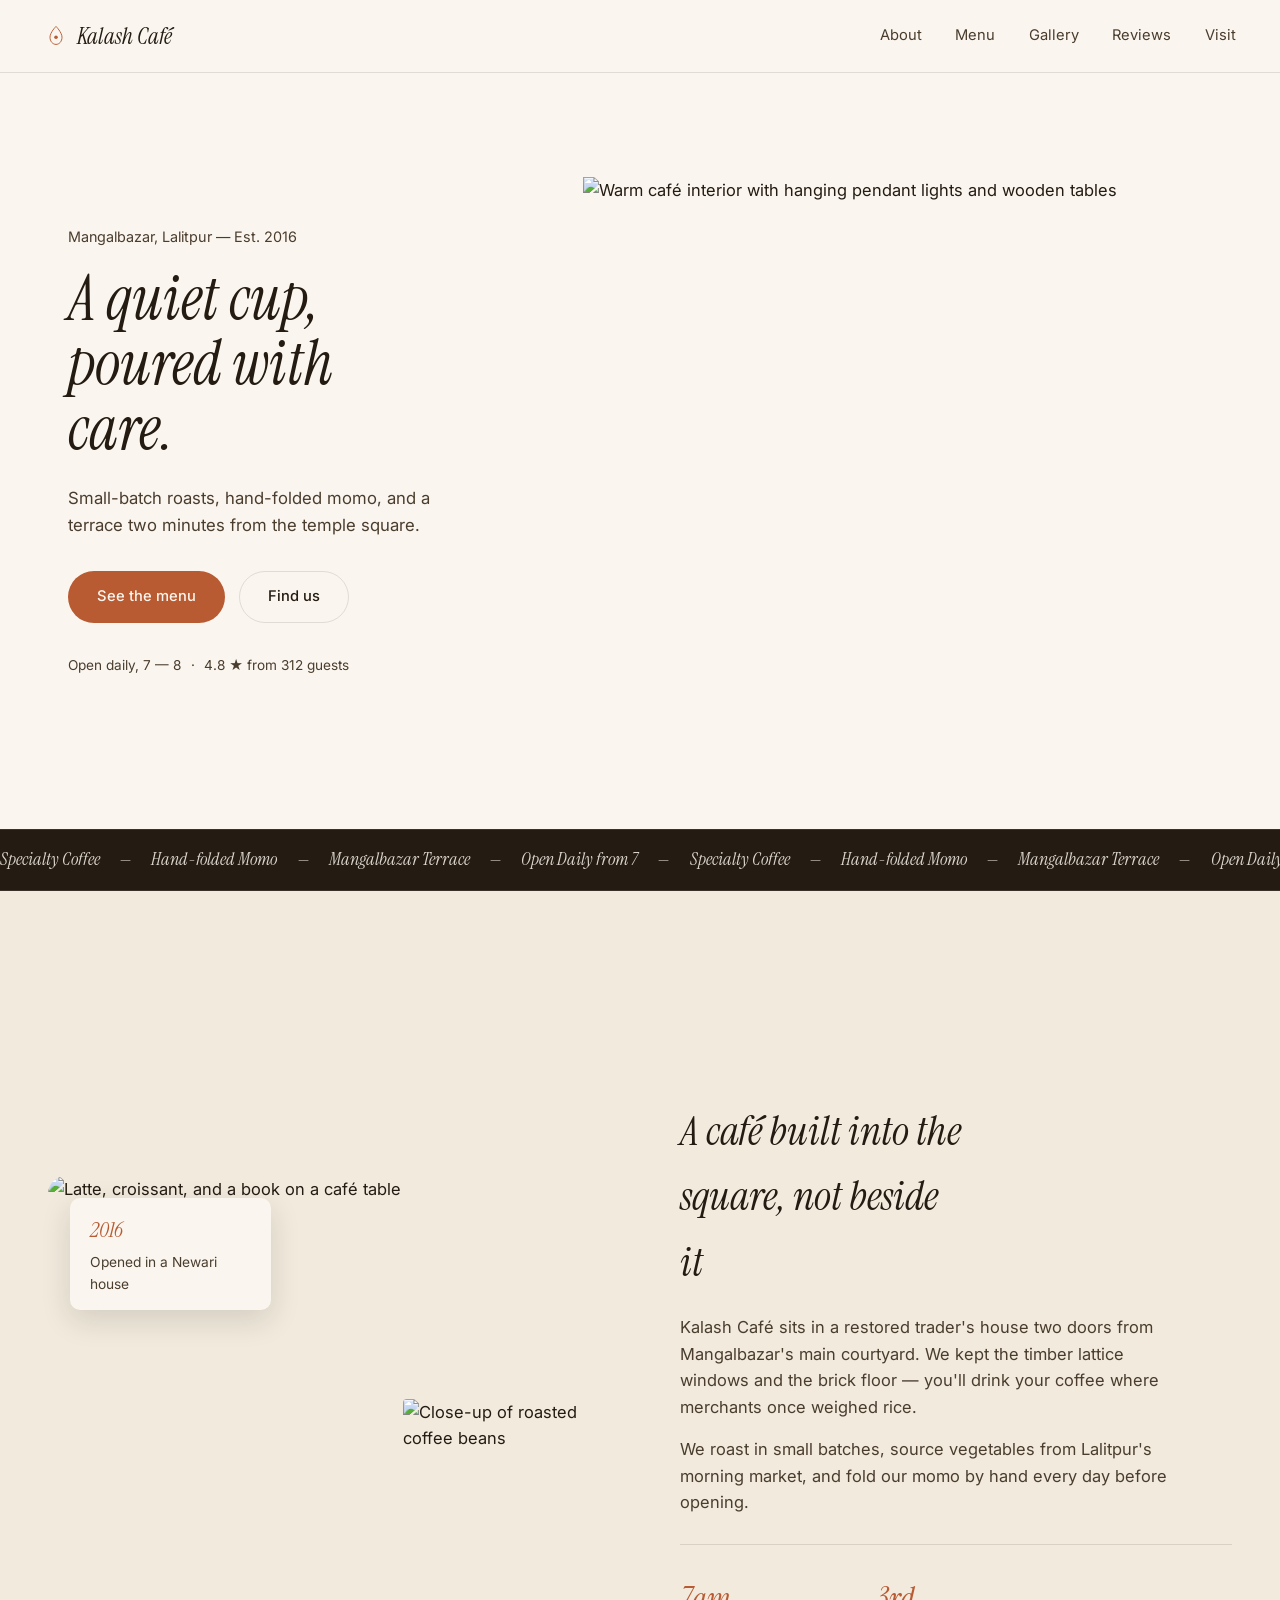
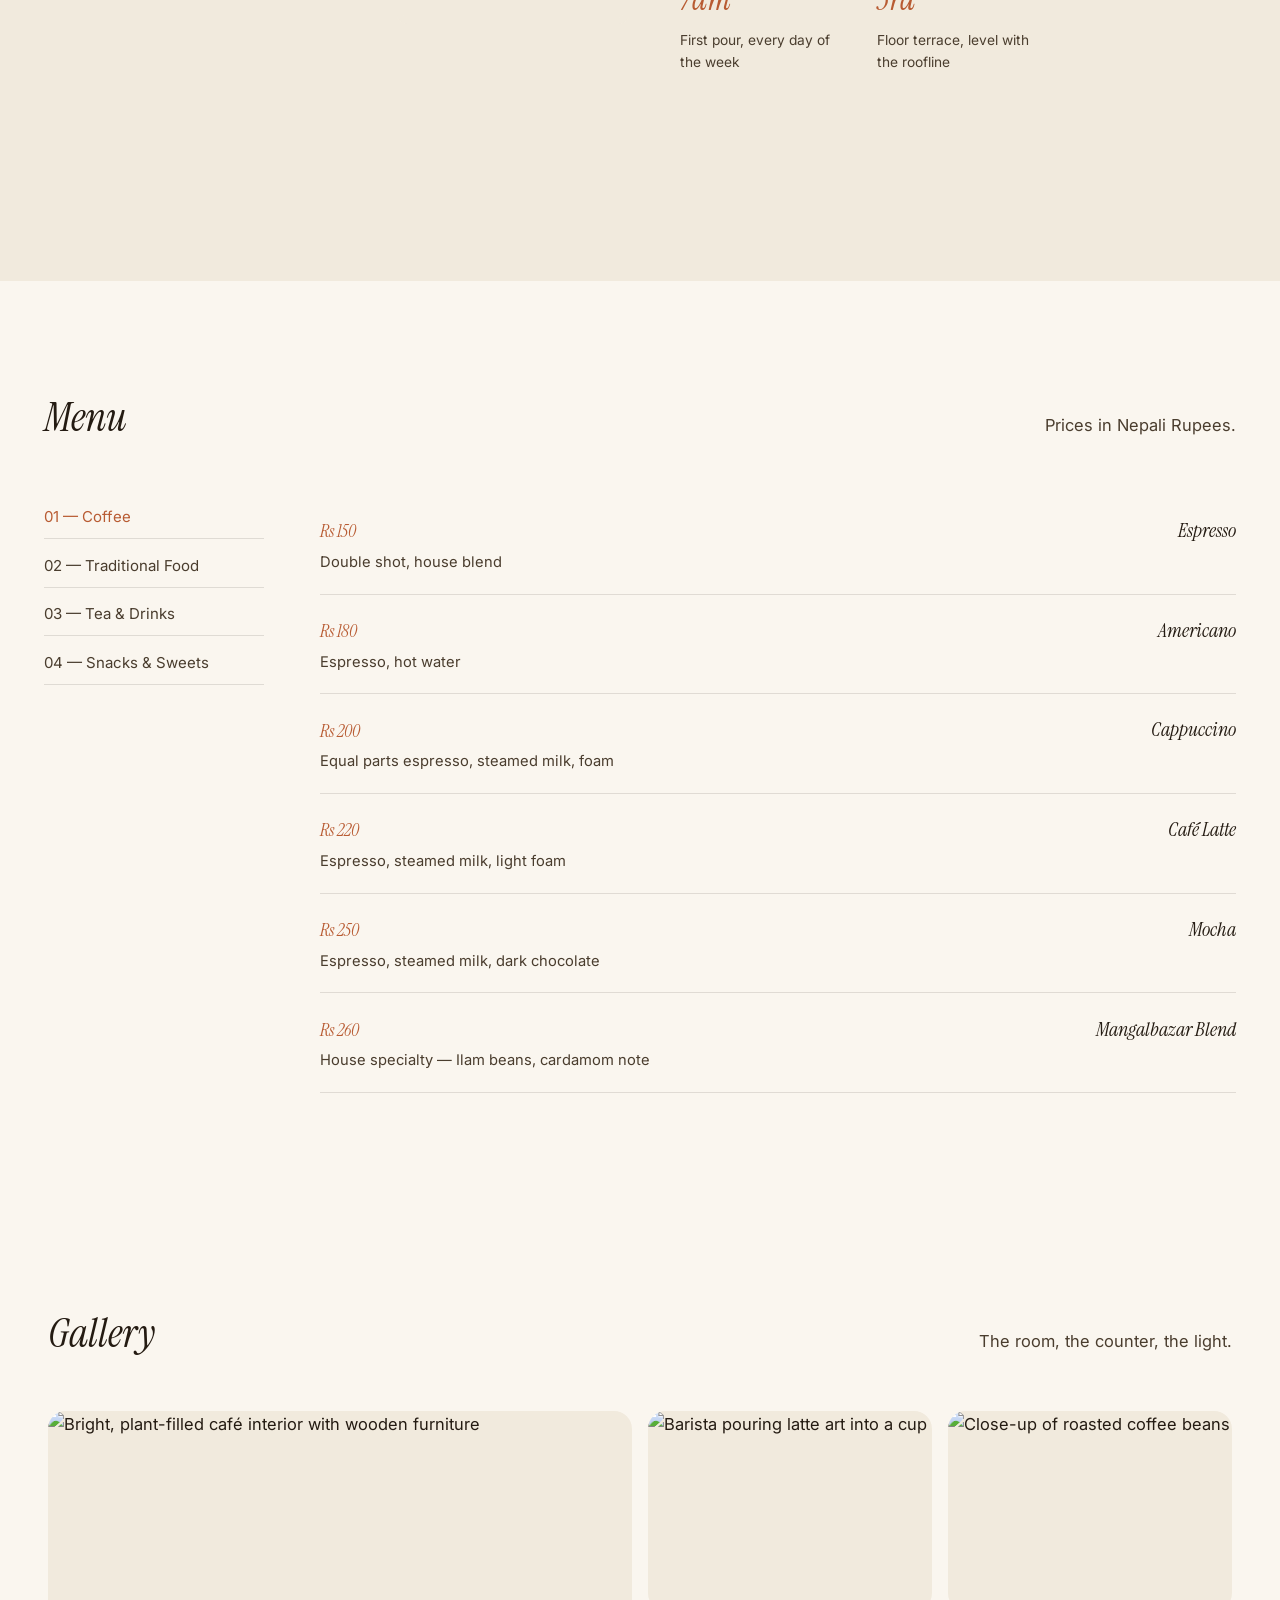
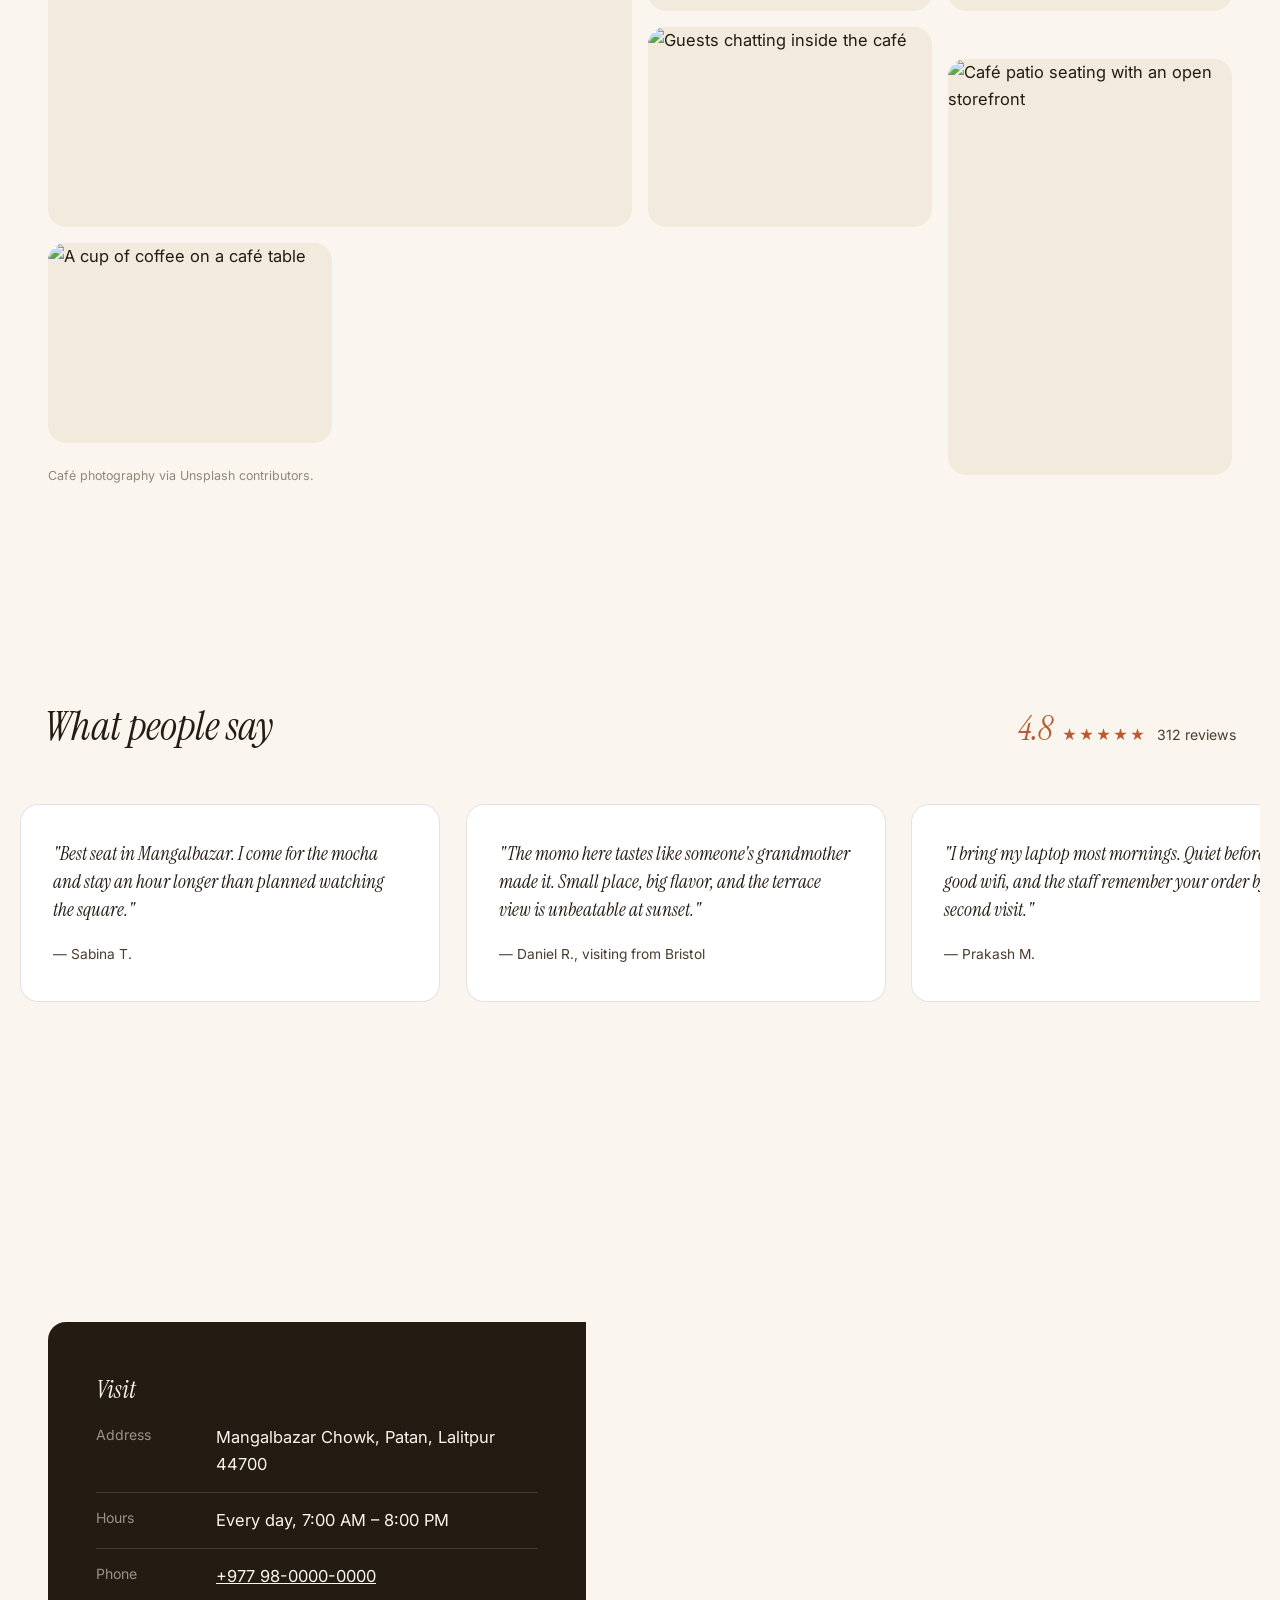
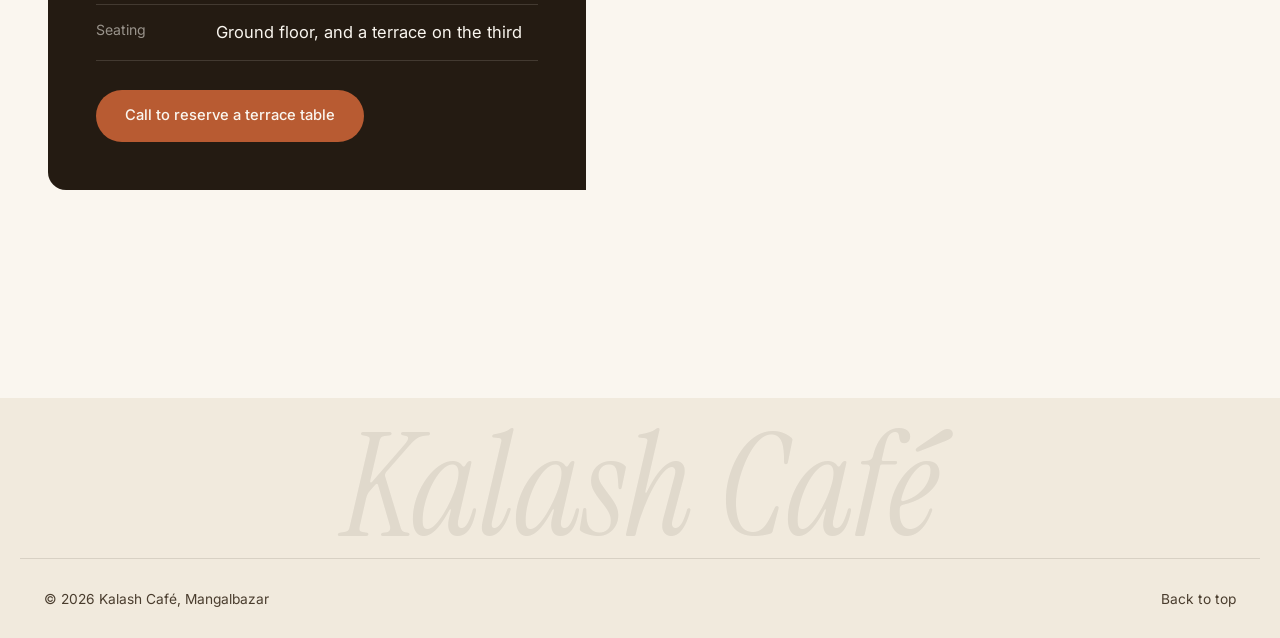
==== index.html @ 0a20a3ad "Initial push" ====
<!DOCTYPE html>
<html lang="en">
<head>
<meta charset="UTF-8">
<meta name="viewport" content="width=device-width, initial-scale=1.0">
<title>Kalash Café — Mangalbazar, Lalitpur</title>
<meta name="description" content="Kalash Café in Mangalbazar, Lalitpur — coffee, momo, and a terrace by the temple square.">
<link rel="preconnect" href="https://fonts.googleapis.com">
<link rel="preconnect" href="https://fonts.gstatic.com" crossorigin>
<link href="https://fonts.googleapis.com/css2?family=Instrument+Serif:ital@0;1&family=Inter:wght@400;500;600&display=swap" rel="stylesheet">
<link rel="stylesheet" href="style.css">
</head>
<body>

<header class="site-header" id="top">
  <div class="header-inner">
    <a class="brand" href="#top">
      <svg class="brand-mark" viewBox="0 0 40 40" aria-hidden="true">
        <path d="M20 4 C20 4 10 14 10 22 C10 29 14.5 34 20 34 C25.5 34 30 29 30 22 C30 14 20 4 20 4 Z" fill="none" stroke="currentColor" stroke-width="1.6"/>
        <circle cx="20" cy="22" r="3" fill="currentColor"/>
      </svg>
      <span>Kalash Café</span>
    </a>
    <nav class="site-nav" id="site-nav">
      <a href="#about">About</a>
      <a href="#menu">Menu</a>
      <a href="#gallery">Gallery</a>
      <a href="#reviews">Reviews</a>
      <a href="#visit">Visit</a>
    </nav>
    <button class="nav-toggle" id="nav-toggle" aria-label="Toggle menu" aria-expanded="false">
      <span></span><span></span><span></span>
    </button>
  </div>
</header>

<main>

  <section class="hero">
    <div class="hero-panel">
      <p class="hero-kicker">Mangalbazar, Lalitpur — Est. 2016</p>
      <h1>A quiet cup,<br>poured with<br>care.</h1>
      <p class="hero-sub">Small-batch roasts, hand-folded momo, and a terrace two minutes from the temple square.</p>
      <div class="hero-actions">
        <a class="btn btn-primary" href="#menu">See the menu</a>
        <a class="btn btn-line" href="#visit">Find us</a>
      </div>
      <div class="hero-meta">
        <span>Open daily, 7 — 8</span>
        <span>·</span>
        <span>4.8 ★ from 312 guests</span>
      </div>
    </div>
    <div class="hero-visual">
      <img src="https://images.unsplash.com/photo-1511081692775-05d0f180a065?auto=format&fit=crop&w=1400&q=80" alt="Warm café interior with hanging pendant lights and wooden tables">
    </div>
  </section>

  <div class="marquee" aria-hidden="true">
    <div class="marquee-track">
      <span>Specialty Coffee</span><span>—</span><span>Hand-folded Momo</span><span>—</span><span>Mangalbazar Terrace</span><span>—</span><span>Open Daily from 7</span><span>—</span>
      <span>Specialty Coffee</span><span>—</span><span>Hand-folded Momo</span><span>—</span><span>Mangalbazar Terrace</span><span>—</span><span>Open Daily from 7</span><span>—</span>
    </div>
  </div>

  <section class="about" id="about">
    <div class="about-grid">
      <div class="about-visual">
        <img class="about-img-main" src="https://images.unsplash.com/photo-1542372147193-a7aca54189cd?auto=format&fit=crop&w=900&q=80" alt="Latte, croissant, and a book on a café table" loading="lazy">
        <img class="about-img-small" src="https://images.unsplash.com/photo-1447933601403-0c6688de566e?auto=format&fit=crop&w=500&q=80" alt="Close-up of roasted coffee beans" loading="lazy">
        <div class="about-badge">
          <span class="figure-num">2016</span>
          <span class="figure-label">Opened in a Newari house</span>
        </div>
      </div>
      <div class="about-text">
        <h2>A café built into the square, not beside it</h2>
        <p>Kalash Café sits in a restored trader's house two doors from Mangalbazar's main courtyard. We kept the timber lattice windows and the brick floor — you'll drink your coffee where merchants once weighed rice.</p>
        <p>We roast in small batches, source vegetables from Lalitpur's morning market, and fold our momo by hand every day before opening.</p>
        <div class="about-figures">
          <div class="figure">
            <span class="figure-num">7am</span>
            <span class="figure-label">First pour, every day of the week</span>
          </div>
          <div class="figure">
            <span class="figure-num">3rd</span>
            <span class="figure-label">Floor terrace, level with the roofline</span>
          </div>
        </div>
      </div>
    </div>
  </section>

  <section class="menu" id="menu">
    <div class="section-head">
      <h2>Menu</h2>
      <p>Prices in Nepali Rupees.</p>
    </div>

    <div class="menu-layout">
      <div class="menu-tabs" role="tablist" aria-label="Menu categories">
        <button class="tab-btn is-active" role="tab" aria-selected="true" data-tab="coffee">01 — Coffee</button>
        <button class="tab-btn" role="tab" aria-selected="false" data-tab="food">02 — Traditional Food</button>
        <button class="tab-btn" role="tab" aria-selected="false" data-tab="drinks">03 — Tea &amp; Drinks</button>
        <button class="tab-btn" role="tab" aria-selected="false" data-tab="sweets">04 — Snacks &amp; Sweets</button>
      </div>

      <div class="menu-panels">
        <div class="menu-panel is-active" id="panel-coffee" role="tabpanel">
          <ul class="menu-list">
            <li><div class="mi-name">Espresso</div><div class="mi-desc">Double shot, house blend</div><div class="mi-price">Rs 150</div></li>
            <li><div class="mi-name">Americano</div><div class="mi-desc">Espresso, hot water</div><div class="mi-price">Rs 180</div></li>
            <li><div class="mi-name">Cappuccino</div><div class="mi-desc">Equal parts espresso, steamed milk, foam</div><div class="mi-price">Rs 200</div></li>
            <li><div class="mi-name">Café Latte</div><div class="mi-desc">Espresso, steamed milk, light foam</div><div class="mi-price">Rs 220</div></li>
            <li><div class="mi-name">Mocha</div><div class="mi-desc">Espresso, steamed milk, dark chocolate</div><div class="mi-price">Rs 250</div></li>
            <li><div class="mi-name">Mangalbazar Blend</div><div class="mi-desc">House specialty — Ilam beans, cardamom note</div><div class="mi-price">Rs 260</div></li>
          </ul>
        </div>

        <div class="menu-panel" id="panel-food" role="tabpanel" hidden>
          <ul class="menu-list">
            <li><div class="mi-name">Momo</div><div class="mi-desc">Steamed dumplings, buff or veg, sesame chutney</div><div class="mi-price">Rs 180</div></li>
            <li><div class="mi-name">Chowmein</div><div class="mi-desc">Pan-fried noodles, seasonal vegetables</div><div class="mi-price">Rs 200</div></li>
            <li><div class="mi-name">Laphing</div><div class="mi-desc">Cold mung-bean jelly noodles, chilli oil</div><div class="mi-price">Rs 150</div></li>
            <li><div class="mi-name">Keema Noodles</div><div class="mi-desc">Minced meat, egg, hand-pulled noodles</div><div class="mi-price">Rs 220</div></li>
            <li><div class="mi-name">Syafale</div><div class="mi-desc">Newari fried pastry, spiced buff filling</div><div class="mi-price">Rs 100</div></li>
          </ul>
        </div>

        <div class="menu-panel" id="panel-drinks" role="tabpanel" hidden>
          <ul class="menu-list">
            <li><div class="mi-name">Milk Tea</div><div class="mi-desc">Spiced, brewed with whole milk</div><div class="mi-price">Rs 60</div></li>
            <li><div class="mi-name">Black Tea</div><div class="mi-desc">Ilam leaf, no milk</div><div class="mi-price">Rs 50</div></li>
            <li><div class="mi-name">Sea Buckthorn Juice</div><div class="mi-desc">Fresh-pressed, local orchard</div><div class="mi-price">Rs 140</div></li>
            <li><div class="mi-name">Soft Drinks</div><div class="mi-desc">Coke, Sprite, Fanta</div><div class="mi-price">Rs 90</div></li>
          </ul>
        </div>

        <div class="menu-panel" id="panel-sweets" role="tabpanel" hidden>
          <ul class="menu-list">
            <li><div class="mi-name">Sel Roti</div><div class="mi-desc">Ring-shaped rice doughnut</div><div class="mi-price">Rs 80</div></li>
            <li><div class="mi-name">Yomari</div><div class="mi-desc">Steamed rice-flour dumpling, molasses filling</div><div class="mi-price">Rs 120</div></li>
            <li><div class="mi-name">Chocolate Cake</div><div class="mi-desc">Dark chocolate, house-baked</div><div class="mi-price">Rs 160</div></li>
            <li><div class="mi-name">Cookie Plate</div><div class="mi-desc">Three, rotating flavors</div><div class="mi-price">Rs 100</div></li>
          </ul>
        </div>
      </div>
    </div>
  </section>

  <section class="gallery" id="gallery">
    <div class="section-head">
      <h2>Gallery</h2>
      <p>The room, the counter, the light.</p>
    </div>
    <div class="gallery-grid">
      <img class="g-item g-wide" loading="lazy" src="https://images.unsplash.com/photo-1554118811-1e0d58224f24?auto=format&fit=crop&w=1200&q=80" alt="Bright, plant-filled café interior with wooden furniture">
      <img class="g-item" loading="lazy" src="https://images.unsplash.com/photo-1541167760496-1628856ab772?auto=format&fit=crop&w=700&q=80" alt="Barista pouring latte art into a cup">
      <img class="g-item" loading="lazy" src="https://images.unsplash.com/photo-1447933601403-0c6688de566e?auto=format&fit=crop&w=700&q=80" alt="Close-up of roasted coffee beans">
      <img class="g-item" loading="lazy" src="https://images.unsplash.com/photo-1521017432531-fbd92d768814?auto=format&fit=crop&w=700&q=80" alt="Guests chatting inside the café">
      <img class="g-item g-tall" loading="lazy" src="https://images.unsplash.com/photo-1569096651661-820d0de8b4ab?auto=format&fit=crop&w=700&q=80" alt="Café patio seating with an open storefront">
      <img class="g-item" loading="lazy" src="https://images.unsplash.com/photo-1559496417-e7f25cb247f3?auto=format&fit=crop&w=700&q=80" alt="A cup of coffee on a café table">
    </div>
    <p class="photo-credit">Café photography via Unsplash contributors.</p>
  </section>

  <section class="reviews" id="reviews">
    <div class="section-head">
      <h2>What people say</h2>
      <div class="rating-summary">
        <span class="rating-score">4.8</span>
        <span class="rating-stars" aria-hidden="true">★★★★★</span>
        <span class="rating-count">312 reviews</span>
      </div>
    </div>
    <div class="review-track">
      <blockquote class="review-card">
        <p>"Best seat in Mangalbazar. I come for the mocha and stay an hour longer than planned watching the square."</p>
        <cite>— Sabina T.</cite>
      </blockquote>
      <blockquote class="review-card">
        <p>"The momo here tastes like someone's grandmother made it. Small place, big flavor, and the terrace view is unbeatable at sunset."</p>
        <cite>— Daniel R., visiting from Bristol</cite>
      </blockquote>
      <blockquote class="review-card">
        <p>"I bring my laptop most mornings. Quiet before 9, good wifi, and the staff remember your order by the second visit."</p>
        <cite>— Prakash M.</cite>
      </blockquote>
    </div>
  </section>

  <section class="visit" id="visit">
    <div class="visit-grid">
      <div class="visit-info">
        <h2>Visit</h2>
        <dl>
          <div><dt>Address</dt><dd>Mangalbazar Chowk, Patan, Lalitpur 44700</dd></div>
          <div><dt>Hours</dt><dd>Every day, 7:00 AM – 8:00 PM</dd></div>
          <div><dt>Phone</dt><dd><a href="tel:+9779800000000">+977 98-0000-0000</a></dd></div>
          <div><dt>Seating</dt><dd>Ground floor, and a terrace on the third</dd></div>
        </dl>
        <a class="btn btn-primary" href="tel:+9779800000000">Call to reserve a terrace table</a>
      </div>
      <div class="visit-map">
        <iframe title="Map to Mangalbazar, Lalitpur" loading="lazy" referrerpolicy="no-referrer-when-downgrade"
          src="https://www.google.com/maps?q=Mangal+Bazaar,+Lalitpur&output=embed"></iframe>
      </div>
    </div>
  </section>

</main>

<footer class="site-footer">
  <div class="footer-wordmark" aria-hidden="true">Kalash Café</div>
  <div class="footer-inner">
    <span>© 2026 Kalash Café, Mangalbazar</span>
    <div class="footer-links">
      <a href="#top">Back to top</a>
    </div>
  </div>
</footer>

<script src="script.js"></script>
</body>
</html>
---- style.css ----
/* ---------- Tokens ---------- */
:root{
  --ink: #241B12;
  --ink-soft: #4A3D2E;
  --paper: #FAF6EF;
  --paper-dim: #F1EADD;
  --line: rgba(36,27,18,0.12);
  --rust: #B85B32;
  --rust-deep: #99461F;

  --font-display: "Instrument Serif", serif;
  --font-body: "Inter", sans-serif;

  --radius: 18px;
  --radius-sm: 10px;
  --max: 1240px;
}

*{ box-sizing: border-box; }
html{ scroll-behavior: smooth; }
body{
  margin:0;
  font-family: var(--font-body);
  color: var(--ink);
  background: var(--paper);
  line-height: 1.6;
  font-size: 16.5px;
  overflow-x: hidden;
}
h1,h2,h3{ font-family: var(--font-display); font-weight: 400; font-style: italic; margin: 0; color: var(--ink); }
p{ margin: 0 0 1em; color: var(--ink-soft); }
a{ color: inherit; }
img{ max-width: 100%; display: block; }
ul{ list-style: none; margin:0; padding:0; }
dl{ margin:0; }

.btn{
  display: inline-block;
  padding: 0.9em 1.9em;
  border-radius: 999px;
  text-decoration: none;
  font-size: 0.92rem;
  font-weight: 500;
  border: 1px solid transparent;
  transition: background 0.2s ease, color 0.2s ease, border-color 0.2s ease;
}
.btn-primary{ background: var(--rust); color: var(--paper); }
.btn-primary:hover{ background: var(--rust-deep); }
.btn-line{ border-color: var(--line); color: var(--ink); }
.btn-line:hover{ border-color: var(--rust); color: var(--rust); }

:focus-visible{ outline: 2px solid var(--rust); outline-offset: 3px; }

/* ---------- Header ---------- */
.site-header{
  position: sticky; top:0; z-index: 50;
  background: rgba(250,246,239,0.86);
  backdrop-filter: blur(10px);
  border-bottom: 1px solid var(--line);
}
.header-inner{
  max-width: var(--max); margin: 0 auto; padding: 1.1rem 1.5rem;
  display: flex; align-items: center; justify-content: space-between;
}
.brand{
  display:flex; align-items:center; gap:0.55rem;
  font-family: var(--font-display); font-style: italic; font-size: 1.45rem; color: var(--ink);
  text-decoration: none;
}
.brand-mark{ width: 24px; height: 24px; color: var(--rust); }
.site-nav{ display:flex; gap: 2.1rem; }
.site-nav a{ text-decoration:none; font-size: 0.92rem; color: var(--ink-soft); position:relative; }
.site-nav a::after{
  content:""; position:absolute; left:0; right:0; bottom:-6px; height:1px;
  background: var(--rust); transform: scaleX(0); transition: transform 0.2s ease;
}
.site-nav a:hover::after{ transform: scaleX(1); }
.site-nav a:hover{ color: var(--ink); }

.nav-toggle{ display:none; flex-direction:column; gap:5px; background:none; border:none; cursor:pointer; padding:6px; }
.nav-toggle span{ width:22px; height:2px; background: var(--ink); display:block; }

/* ---------- Hero (split panel) ---------- */
.hero{
  display:grid; grid-template-columns: 0.95fr 1.15fr;
  min-height: 82vh; max-width: var(--max); margin: 0 auto;
}
.hero-panel{
  display:flex; flex-direction:column; justify-content:center;
  padding: 3rem 3rem 3rem 1.5rem;
}
.hero-kicker{ font-size: 0.9rem; color: var(--ink-soft); margin-bottom: 1.1rem; }
.hero h1{ font-size: clamp(2.6rem, 4.8vw, 4rem); line-height: 1.06; color: var(--ink); font-weight: 400; }
.hero-sub{ max-width: 34ch; margin: 1.5rem 0 2rem; font-size: 1.05rem; }
.hero-actions{ display:flex; gap: 0.9rem; flex-wrap: wrap; margin-bottom: 2rem; }
.hero-meta{ display:flex; gap: 0.6rem; align-items:center; font-size: 0.85rem; color: var(--ink-soft); }
.hero-visual{
  border-radius: 0 0 0 60px;
  overflow: hidden;
}
.hero-visual img{ width:100%; height:100%; object-fit: cover; min-height: 500px; }

/* ---------- Marquee ---------- */
.marquee{
  background: var(--ink); color: var(--paper);
  overflow: hidden; padding: 0.95rem 0;
  border-top: 1px solid rgba(250,246,239,0.1);
  border-bottom: 1px solid rgba(250,246,239,0.1);
}
.marquee-track{
  display:flex; gap: 1.2rem; white-space: nowrap; width: max-content;
  animation: marquee-scroll 26s linear infinite;
  font-family: var(--font-display); font-style: italic; font-size: 1.15rem;
}
.marquee-track span{ opacity: 0.85; }
@keyframes marquee-scroll{
  from{ transform: translateX(0); }
  to{ transform: translateX(-50%); }
}

/* ---------- Shared section layout ---------- */
main > section{ padding: 6.5rem 1.5rem; max-width: var(--max); margin: 0 auto; }
.section-head{ margin-bottom: 2.8rem; display:flex; align-items:baseline; justify-content:space-between; gap:1rem; flex-wrap:wrap; }
.section-head h2{ font-size: clamp(2rem, 3.2vw, 2.8rem); }
.section-head p{ margin:0; color: var(--ink-soft); }

/* ---------- About (overlapping visual) ---------- */
.about{ max-width: none; background: var(--paper-dim); }
.about-grid{ max-width: var(--max); margin: 0 auto; display:grid; grid-template-columns: 1fr 1fr; gap: 5rem; align-items:center; padding: 6.5rem 1.5rem; }
.about-visual{ position: relative; }
.about-img-main{ width:100%; height: 420px; object-fit: cover; border-radius: var(--radius); }
.about-img-small{
  position:absolute; width: 42%; aspect-ratio: 1; object-fit: cover;
  border-radius: var(--radius-sm); border: 6px solid var(--paper-dim);
  bottom: -1.8rem; right: -1.8rem;
}
.about-badge{
  position:absolute; top: 1.4rem; left: 1.4rem;
  background: var(--paper); border-radius: var(--radius-sm);
  padding: 0.9rem 1.2rem; box-shadow: 0 10px 30px rgba(36,27,18,0.14);
}
.about-badge .figure-num{ font-size: 1.4rem; }
.about-text h2{ font-size: clamp(2rem, 3.2vw, 2.7rem); margin-bottom: 1.2rem; max-width: 15ch; }
.about-text p{ max-width: 50ch; }
.about-figures{ display:flex; gap: 2.2rem; flex-wrap: wrap; margin-top: 1.8rem; padding-top: 1.8rem; border-top: 1px solid var(--line); }
.figure-num{ display:block; font-family: var(--font-display); font-style: italic; font-size: 2rem; color: var(--rust); }
.figure-label{ display:block; font-size: 0.86rem; color: var(--ink-soft); margin-top: 0.2rem; max-width: 18ch; }

/* ---------- Menu (sidebar layout) ---------- */
.menu-layout{ display:grid; grid-template-columns: 220px 1fr; gap: 3.5rem; align-items:start; }
.menu-tabs{ display:flex; flex-direction:column; gap: 0.3rem; position: sticky; top: 6rem; }
.tab-btn{
  background:none; border:none; cursor:pointer; text-align:left;
  font-family: var(--font-body); font-size: 0.94rem; color: var(--ink-soft);
  padding: 0.75rem 0; border-bottom: 1px solid var(--line);
}
.tab-btn.is-active{ color: var(--rust); }
.menu-panel{ display:none; }
.menu-panel.is-active{ display:block; }
.menu-list li{
  display:grid; grid-template-columns: 1fr auto; column-gap: 1rem; row-gap: 0.15rem;
  padding: 1.2rem 0; border-bottom: 1px solid var(--line);
}
.mi-name{ font-family: var(--font-display); font-style: italic; font-size: 1.25rem; }
.mi-desc{ grid-column: 1; color: var(--ink-soft); font-size: 0.92rem; }
.mi-price{ grid-row: 1 / span 2; align-self:center; font-family: var(--font-display); font-style: italic; color: var(--rust); font-size: 1.1rem; }

/* ---------- Gallery (offset grid) ---------- */
.gallery{ max-width: none; background: var(--paper); }
.gallery > .section-head{ max-width: var(--max); margin: 0 auto 2.8rem; padding: 0 1.5rem; }
.gallery-grid{
  max-width: var(--max); margin: 0 auto; padding: 0 1.5rem;
  display: grid; grid-template-columns: repeat(4, 1fr); grid-auto-rows: 200px; gap: 1rem;
}
.g-item{
  border-radius: var(--radius); overflow:hidden;
  width:100%; height:100%; object-fit: cover; display:block;
  background: var(--paper-dim);
  transition: transform 0.35s ease;
}
.g-item:hover{ transform: translateY(-6px); }
.g-wide{ grid-column: span 2; grid-row: span 2; }
.g-tall{ grid-row: span 2; margin-top: 2rem; }
.photo-credit{
  max-width: var(--max); margin: 1.4rem auto 0; padding: 0 1.5rem;
  font-size: 0.78rem; color: var(--ink-soft); opacity: 0.6;
}

/* ---------- Reviews (horizontal scroll) ---------- */
.rating-summary{ display:flex; align-items:baseline; gap: 0.6rem; }
.rating-score{ font-family: var(--font-display); font-style: italic; font-size: 2.1rem; color: var(--rust); }
.rating-stars{ color: var(--rust); letter-spacing: 2px; font-size: 0.9rem; }
.rating-count{ color: var(--ink-soft); font-size: 0.88rem; }
.review-track{
  display:flex; gap: 1.6rem; overflow-x: auto; scroll-snap-type: x mandatory;
  padding-bottom: 0.5rem; margin: 0 -1.5rem; padding-left: 1.5rem; padding-right: 1.5rem;
}
.review-card{
  flex: 0 0 min(420px, 85vw); scroll-snap-align: start;
  margin:0; padding: 2.2rem 2rem; background: #fff; border-radius: var(--radius);
  border: 1px solid var(--line);
}
.review-card p{ font-family: var(--font-display); font-style: italic; font-size: 1.2rem; color: var(--ink); margin-bottom: 1rem; line-height: 1.45; }
.review-card cite{ font-style:normal; font-size: 0.86rem; color: var(--ink-soft); }

/* ---------- Visit ---------- */
.visit{ max-width:none; background: var(--paper); }
.visit-grid{ max-width: var(--max); margin:0 auto; padding: 6.5rem 1.5rem; display:grid; grid-template-columns: 1fr 1.2fr; gap: 0; border-radius: var(--radius); overflow:hidden; }
.visit-info{ background: var(--ink); color: var(--paper); padding: 3rem; border-radius: var(--radius) 0 0 var(--radius); }
.visit-info h2{ color: var(--paper); }
.visit-info dl div{ display:flex; gap: 1rem; padding: 0.9rem 0; border-bottom: 1px solid rgba(250,246,239,0.14); }
.visit-info dt{ width: 6.5rem; flex-shrink:0; color: rgba(250,246,239,0.55); font-size: 0.88rem; }
.visit-info dd{ margin:0; color: var(--paper); }
.visit-info .btn{ margin-top: 1.8rem; }
.visit-map{ overflow:hidden; }
.visit-map iframe{ width:100%; height: 100%; min-height: 360px; border:0; display:block; }

/* ---------- Footer ---------- */
.site-footer{ background: var(--paper-dim); color: var(--ink-soft); overflow: hidden; }
.footer-wordmark{
  font-family: var(--font-display); font-style: italic; color: var(--ink);
  font-size: clamp(4rem, 14vw, 9rem); text-align:center; opacity: 0.08;
  line-height: 1; padding-top: 1rem; white-space: nowrap;
}
.footer-inner{ max-width: var(--max); margin:0 auto; padding: 1.8rem 1.5rem; display:flex; justify-content:space-between; flex-wrap:wrap; gap:0.6rem; font-size: 0.86rem; border-top: 1px solid var(--line); }
.footer-links a{ text-decoration:none; color: inherit; }

/* ---------- Motion ---------- */
@media (prefers-reduced-motion: reduce){
  html{ scroll-behavior: auto; }
  .marquee-track{ animation: none; }
  *{ transition: none !important; }
}

/* ---------- Responsive ---------- */
@media (max-width: 980px){
  .hero{ grid-template-columns: 1fr; min-height: auto; }
  .hero-visual{ order: -1; border-radius: 0 0 40px 40px; }
  .hero-visual img{ min-height: 320px; }
  .hero-panel{ padding: 2.6rem 1.5rem; }
  .about-grid, .visit-grid{ grid-template-columns: 1fr; }
  .visit-info{ border-radius: var(--radius) var(--radius) 0 0; }
  .visit-map iframe{ min-height: 300px; }
  .menu-layout{ grid-template-columns: 1fr; }
  .menu-tabs{ position: static; flex-direction: row; flex-wrap: wrap; gap: 0.4rem 1.4rem; }
  .gallery-grid{ grid-template-columns: repeat(2, 1fr); }
  .g-wide{ grid-column: span 2; }
  .g-tall{ margin-top: 0; }
}

@media (max-width: 720px){
  .site-nav{
    position:absolute; top:100%; left:0; right:0;
    background: var(--paper); flex-direction:column; padding: 1rem 1.5rem;
    border-bottom: 1px solid var(--line);
    display:none;
  }
  .site-nav.is-open{ display:flex; }
  .nav-toggle{ display:flex; }
  .about-img-small{ width: 38%; }
}
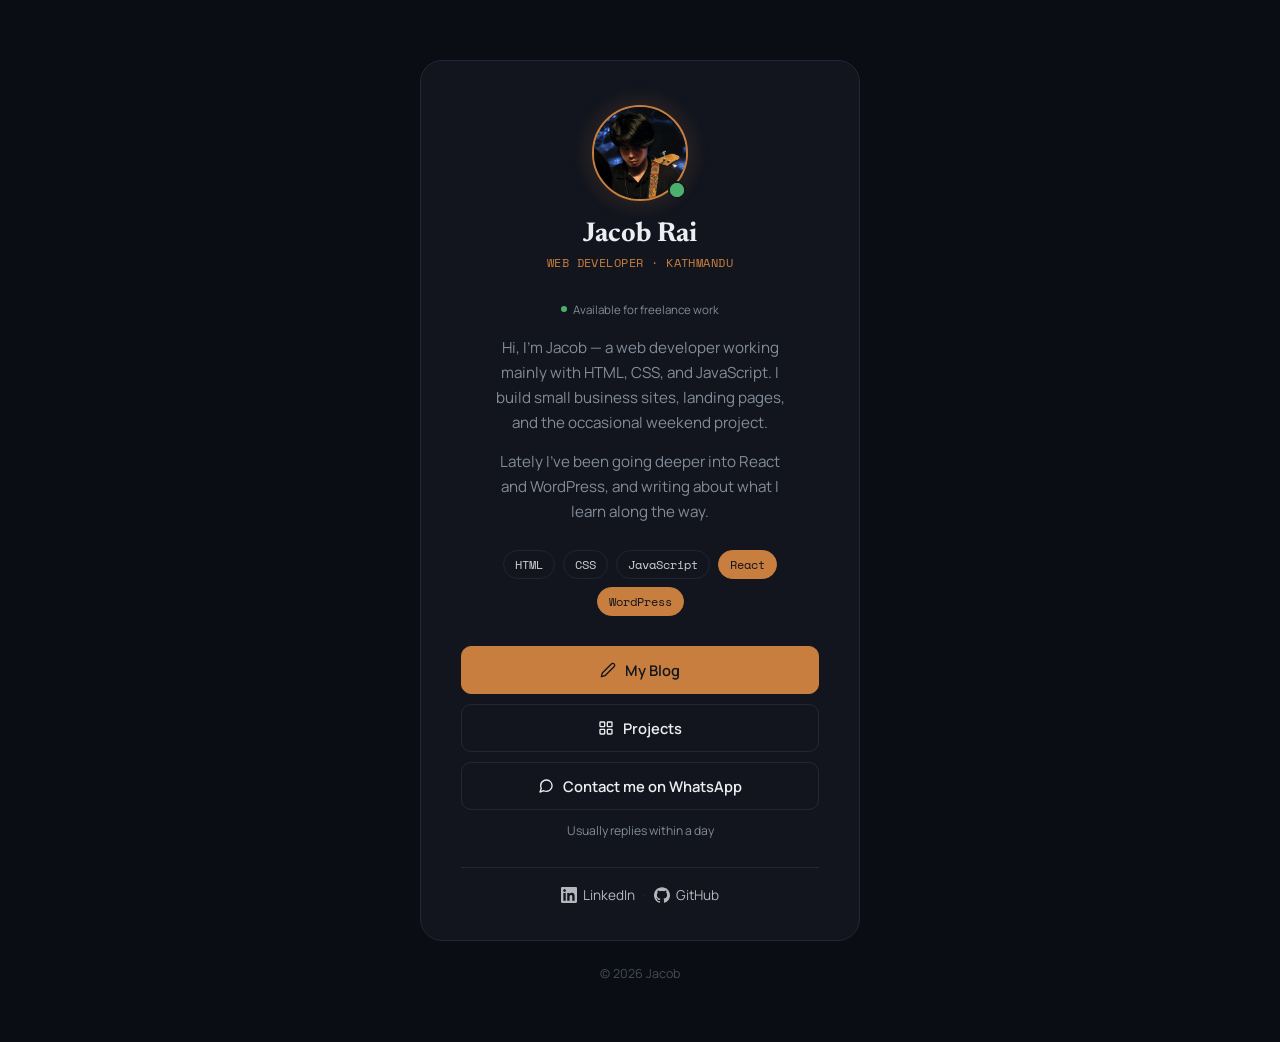
==== commit 1ebec1ce: "added projects" ====
--- a/index.html
+++ b/index.html
@@ -3,223 +3,333 @@
 <head>
 <meta charset="UTF-8">
 <meta name="viewport" content="width=device-width, initial-scale=1.0">
-<title>Kalash Café — Mangalbazar, Lalitpur</title>
-<meta name="description" content="Kalash Café in Mangalbazar, Lalitpur — coffee, momo, and a terrace by the temple square.">
+<title>Jacob Rai — Web Developer</title>
+<meta name="description" content="Jacob Rivera, web developer based in Kathmandu. HTML, CSS, JavaScript — currently building with React and WordPress.">
 <link rel="preconnect" href="https://fonts.googleapis.com">
-<link rel="preconnect" href="https://fonts.gstatic.com" crossorigin>
-<link href="https://fonts.googleapis.com/css2?family=Instrument+Serif:ital@0;1&family=Inter:wght@400;500;600&display=swap" rel="stylesheet">
-<link rel="stylesheet" href="style.css">
+<link href="https://fonts.googleapis.com/css2?family=Newsreader:ital,wght@0,600;0,700;1,500&family=Manrope:wght@400;500;600;700&family=Space+Mono:wght@400;700&display=swap" rel="stylesheet">
+<style>
+  :root {
+    --bg: #0A0D13;
+    --card: #12151E;
+    --ink: #ECEEF1;
+    --muted: #838C99;
+    --accent: #C77E3E;
+    --accent-ink: #12151E;
+    --line: #232838;
+  }
+
+  * { box-sizing: border-box; }
+  html { scroll-behavior: smooth; }
+  @media (prefers-reduced-motion: reduce) {
+    html { scroll-behavior: auto; }
+    * { transition: none !important; animation: none !important; }
+  }
+
+  body {
+    margin: 0;
+    min-height: 100vh;
+    background: var(--bg);
+    font-family: 'Manrope', system-ui, sans-serif;
+    color: var(--ink);
+    display: flex;
+    align-items: center;
+    justify-content: center;
+    padding: 60px 20px;
+  }
+
+  a { color: inherit; }
+  img { max-width: 100%; display: block; }
+
+  .mono { font-family: 'Space Mono', monospace; }
+
+  @keyframes rise {
+    from { opacity: 0; transform: translateY(14px); }
+    to { opacity: 1; transform: translateY(0); }
+  }
+
+  .card {
+    background: var(--card);
+    border: 1px solid var(--line);
+    border-radius: 22px;
+    max-width: 440px;
+    width: 100%;
+    padding: 44px 40px 36px;
+    text-align: center;
+    animation: rise 0.6s ease-out both;
+  }
+
+  .photo-wrap {
+    position: relative;
+    width: 96px;
+    margin: 0 auto 20px;
+  }
+
+  .photo-wrap::before {
+    content: '';
+    position: absolute;
+    inset: -18px;
+    background: radial-gradient(circle, rgba(199,126,62,0.35), transparent 70%);
+    filter: blur(4px);
+    z-index: 0;
+  }
+
+  .photo {
+    position: relative;
+    width: 96px;
+    height: 96px;
+    border-radius: 50%;
+    overflow: hidden;
+    border: 2px solid var(--accent);
+    z-index: 1;
+  }
+
+  .photo img {
+    width: 100%;
+    height: 100%;
+    object-fit: cover;
+    object-position: center 25%;
+  }
+
+  .status-dot {
+    position: absolute;
+    bottom: 2px;
+    right: 2px;
+    width: 18px;
+    height: 18px;
+    border-radius: 50%;
+    background: #4CAF6D;
+    border: 2px solid var(--card);
+    z-index: 2;
+  }
+
+  .status-dot::after {
+    content: '';
+    position: absolute;
+    inset: 0;
+    border-radius: 50%;
+    background: #4CAF6D;
+    animation: pulse 2s ease-out infinite;
+  }
+
+  @keyframes pulse {
+    0% { transform: scale(1); opacity: 0.6; }
+    100% { transform: scale(2.2); opacity: 0; }
+  }
+
+  .availability {
+    display: inline-flex;
+    align-items: center;
+    gap: 6px;
+    font-size: 0.72rem;
+    color: var(--muted);
+    margin-bottom: 18px;
+  }
+
+  .availability .mini-dot {
+    width: 6px;
+    height: 6px;
+    border-radius: 50%;
+    background: #4CAF6D;
+    flex-shrink: 0;
+  }
+
+  h1 {
+    font-family: 'Newsreader', serif;
+    font-weight: 700;
+    font-size: 1.7rem;
+    margin: 0 0 6px;
+  }
+
+  .role-label {
+    font-size: 0.72rem;
+    letter-spacing: 0.04em;
+    color: var(--accent);
+    margin-bottom: 24px;
+  }
+
+  .bio p {
+    color: var(--muted);
+    font-size: 0.95rem;
+    margin: 0 auto 14px;
+    line-height: 1.65;
+    max-width: 34ch;
+  }
+  .bio p:last-child { margin-bottom: 26px; }
+
+  .tag-row {
+    display: flex;
+    flex-wrap: wrap;
+    justify-content: center;
+    gap: 8px;
+    margin-bottom: 30px;
+  }
+
+  .chip {
+    font-family: 'Space Mono', monospace;
+    font-size: 0.72rem;
+    padding: 5px 11px;
+    border: 1px solid var(--line);
+    border-radius: 20px;
+    color: var(--ink);
+    opacity: 0.85;
+  }
+
+  .chip.learning {
+    background: var(--accent);
+    border-color: var(--accent);
+    color: var(--accent-ink);
+    opacity: 1;
+  }
+
+  .cta-list {
+    display: flex;
+    flex-direction: column;
+    gap: 10px;
+  }
+
+  .cta {
+    display: flex;
+    align-items: center;
+    justify-content: center;
+    gap: 9px;
+    padding: 13px 18px;
+    border-radius: 10px;
+    text-decoration: none;
+    font-weight: 600;
+    font-size: 0.92rem;
+    border: 1.5px solid var(--line);
+    color: var(--ink);
+    transition: border-color 0.2s ease, transform 0.2s ease;
+  }
+
+  .cta svg {
+    width: 16px;
+    height: 16px;
+    flex-shrink: 0;
+  }
+
+  .cta.primary {
+    background: var(--accent);
+    border-color: var(--accent);
+    color: var(--accent-ink);
+  }
+
+  .cta:hover {
+    border-color: var(--accent);
+    transform: translateY(-1px);
+  }
+
+  .cta-note {
+    text-align: center;
+    color: var(--muted);
+    font-size: 0.76rem;
+    margin-top: 12px;
+  }
+
+  .divider {
+    border: none;
+    border-top: 1px solid var(--line);
+    margin: 28px 0 18px;
+  }
+
+  .social-row {
+    display: flex;
+    justify-content: center;
+    gap: 8px;
+    font-size: 0.85rem;
+    color: var(--muted);
+  }
+
+  .social-row a {
+    display: flex;
+    align-items: center;
+    gap: 6px;
+    text-decoration: none;
+    color: var(--ink);
+    opacity: 0.75;
+  }
+  .social-row a svg { width: 16px; height: 16px; }
+  .social-row a:hover { opacity: 1; color: var(--accent); }
+
+  .dot { color: var(--line); }
+
+  .footer-note {
+    text-align: center;
+    margin-top: 24px;
+    color: var(--muted);
+    opacity: 0.5;
+    font-size: 0.78rem;
+  }
+
+  @media (max-width: 480px) {
+    .card { padding: 32px 24px 28px; }
+  }
+
+  :focus-visible {
+    outline: 2px solid var(--accent);
+    outline-offset: 2px;
+  }
+</style>
 </head>
 <body>
 
-<header class="site-header" id="top">
-  <div class="header-inner">
-    <a class="brand" href="#top">
-      <svg class="brand-mark" viewBox="0 0 40 40" aria-hidden="true">
-        <path d="M20 4 C20 4 10 14 10 22 C10 29 14.5 34 20 34 C25.5 34 30 29 30 22 C30 14 20 4 20 4 Z" fill="none" stroke="currentColor" stroke-width="1.6"/>
-        <circle cx="20" cy="22" r="3" fill="currentColor"/>
-      </svg>
-      <span>Kalash Café</span>
-    </a>
-    <nav class="site-nav" id="site-nav">
-      <a href="#about">About</a>
-      <a href="#menu">Menu</a>
-      <a href="#gallery">Gallery</a>
-      <a href="#reviews">Reviews</a>
-      <a href="#visit">Visit</a>
-    </nav>
-    <button class="nav-toggle" id="nav-toggle" aria-label="Toggle menu" aria-expanded="false">
-      <span></span><span></span><span></span>
-    </button>
+<div>
+  <div class="card">
+    <div class="photo-wrap">
+    <div class="photo">
+      <img src="[data-uri]" alt="Jacob Rai">
+    </div>
+    <span class="status-dot" title="Available for freelance work"></span>
+    </div>
+    <h1>Jacob Rai</h1>
+    <div class="role-label mono">WEB DEVELOPER · KATHMANDU</div>
+    <div class="availability"><span class="mini-dot"></span>Available for freelance work</div>
+
+    <div class="bio">
+      <p>Hi, I'm Jacob — a web developer working mainly with HTML, CSS, and JavaScript. I build small business sites, landing pages, and the occasional weekend project.</p>
+      <p>Lately I've been going deeper into React and WordPress, and writing about what I learn along the way.</p>
+    </div>
+
+    <div class="tag-row">
+      <span class="chip">HTML</span>
+      <span class="chip">CSS</span>
+      <span class="chip">JavaScript</span>
+      <span class="chip learning">React</span>
+      <span class="chip learning">WordPress</span>
+    </div>
+
+    <div class="cta-list">
+      <a href="#" class="cta primary">
+        <svg viewBox="0 0 24 24" fill="none" stroke="currentColor" stroke-width="2" stroke-linecap="round" stroke-linejoin="round"><path d="M17 3a2.85 2.83 0 1 1 4 4L7.5 20.5 2 22l1.5-5.5Z"/></svg>
+        My Blog
+      </a>
+      <a href="projects.html" class="cta">
+        <svg viewBox="0 0 24 24" fill="none" stroke="currentColor" stroke-width="2" stroke-linecap="round" stroke-linejoin="round"><rect x="3" y="3" width="7" height="7" rx="1"/><rect x="14" y="3" width="7" height="7" rx="1"/><rect x="3" y="14" width="7" height="7" rx="1"/><rect x="14" y="14" width="7" height="7" rx="1"/></svg>
+        Projects
+      </a>
+      <a href="#" class="cta">
+        <svg viewBox="0 0 24 24" fill="none" stroke="currentColor" stroke-width="2" stroke-linecap="round" stroke-linejoin="round"><path d="M21 11.5a8.38 8.38 0 0 1-.9 3.8 8.5 8.5 0 0 1-7.6 4.7 8.38 8.38 0 0 1-3.8-.9L3 21l1.9-5.7a8.38 8.38 0 0 1-.9-3.8 8.5 8.5 0 0 1 4.7-7.6 8.38 8.38 0 0 1 3.8-.9h.5a8.48 8.48 0 0 1 8 8v.5Z"/></svg>
+        Contact me on WhatsApp
+      </a>
+    </div>
+    <div class="cta-note">Usually replies within a day</div>
+
+    <hr class="divider">
+
+    <div class="social-row">
+      <a href="#">
+        <svg viewBox="0 0 24 24" fill="currentColor"><path d="M20.447 20.452h-3.554v-5.569c0-1.328-.027-3.037-1.852-3.037-1.853 0-2.136 1.445-2.136 2.939v5.667H9.351V9h3.414v1.561h.046c.477-.9 1.637-1.85 3.37-1.85 3.601 0 4.267 2.37 4.267 5.455v6.286zM5.337 7.433c-1.144 0-2.063-.926-2.063-2.065 0-1.138.92-2.063 2.063-2.063 1.14 0 2.064.925 2.064 2.063 0 1.139-.925 2.065-2.064 2.065zm1.782 13.019H3.555V9h3.564v11.452zM22.225 0H1.771C.792 0 0 .774 0 1.729v20.542C0 23.227.792 24 1.771 24h20.451C23.2 24 24 23.227 24 22.271V1.729C24 .774 23.2 0 22.222 0h.003z"/></svg>
+        LinkedIn
+      </a>
+      <span class="dot">·</span>
+      <a href="#">
+        <svg viewBox="0 0 24 24" fill="currentColor"><path d="M12 .297c-6.63 0-12 5.373-12 12 0 5.303 3.438 9.8 8.205 11.385.6.113.82-.258.82-.577 0-.285-.01-1.04-.015-2.04-3.338.724-4.042-1.61-4.042-1.61C4.422 18.07 3.633 17.7 3.633 17.7c-1.087-.744.084-.729.084-.729 1.205.084 1.838 1.236 1.838 1.236 1.07 1.835 2.809 1.305 3.495.998.108-.776.417-1.305.76-1.605-2.665-.3-5.466-1.332-5.466-5.93 0-1.31.465-2.38 1.235-3.22-.135-.303-.54-1.523.105-3.176 0 0 1.005-.322 3.3 1.23.96-.267 1.98-.399 3-.405 1.02.006 2.04.138 3 .405 2.28-1.552 3.285-1.23 3.285-1.23.645 1.653.24 2.873.12 3.176.765.84 1.23 1.91 1.23 3.22 0 4.61-2.805 5.625-5.475 5.92.42.36.81 1.096.81 2.22 0 1.606-.015 2.896-.015 3.286 0 .315.21.69.825.57C20.565 22.092 24 17.592 24 12.297c0-6.627-5.373-12-12-12"/></svg>
+        GitHub
+      </a>
+    </div>
   </div>
-</header>
-
-<main>
-
-  <section class="hero">
-    <div class="hero-panel">
-      <p class="hero-kicker">Mangalbazar, Lalitpur — Est. 2016</p>
-      <h1>A quiet cup,<br>poured with<br>care.</h1>
-      <p class="hero-sub">Small-batch roasts, hand-folded momo, and a terrace two minutes from the temple square.</p>
-      <div class="hero-actions">
-        <a class="btn btn-primary" href="#menu">See the menu</a>
-        <a class="btn btn-line" href="#visit">Find us</a>
-      </div>
-      <div class="hero-meta">
-        <span>Open daily, 7 — 8</span>
-        <span>·</span>
-        <span>4.8 ★ from 312 guests</span>
-      </div>
-    </div>
-    <div class="hero-visual">
-      <img src="https://images.unsplash.com/photo-1511081692775-05d0f180a065?auto=format&fit=crop&w=1400&q=80" alt="Warm café interior with hanging pendant lights and wooden tables">
-    </div>
-  </section>
-
-  <div class="marquee" aria-hidden="true">
-    <div class="marquee-track">
-      <span>Specialty Coffee</span><span>—</span><span>Hand-folded Momo</span><span>—</span><span>Mangalbazar Terrace</span><span>—</span><span>Open Daily from 7</span><span>—</span>
-      <span>Specialty Coffee</span><span>—</span><span>Hand-folded Momo</span><span>—</span><span>Mangalbazar Terrace</span><span>—</span><span>Open Daily from 7</span><span>—</span>
-    </div>
-  </div>
-
-  <section class="about" id="about">
-    <div class="about-grid">
-      <div class="about-visual">
-        <img class="about-img-main" src="https://images.unsplash.com/photo-1542372147193-a7aca54189cd?auto=format&fit=crop&w=900&q=80" alt="Latte, croissant, and a book on a café table" loading="lazy">
-        <img class="about-img-small" src="https://images.unsplash.com/photo-1447933601403-0c6688de566e?auto=format&fit=crop&w=500&q=80" alt="Close-up of roasted coffee beans" loading="lazy">
-        <div class="about-badge">
-          <span class="figure-num">2016</span>
-          <span class="figure-label">Opened in a Newari house</span>
-        </div>
-      </div>
-      <div class="about-text">
-        <h2>A café built into the square, not beside it</h2>
-        <p>Kalash Café sits in a restored trader's house two doors from Mangalbazar's main courtyard. We kept the timber lattice windows and the brick floor — you'll drink your coffee where merchants once weighed rice.</p>
-        <p>We roast in small batches, source vegetables from Lalitpur's morning market, and fold our momo by hand every day before opening.</p>
-        <div class="about-figures">
-          <div class="figure">
-            <span class="figure-num">7am</span>
-            <span class="figure-label">First pour, every day of the week</span>
-          </div>
-          <div class="figure">
-            <span class="figure-num">3rd</span>
-            <span class="figure-label">Floor terrace, level with the roofline</span>
-          </div>
-        </div>
-      </div>
-    </div>
-  </section>
-
-  <section class="menu" id="menu">
-    <div class="section-head">
-      <h2>Menu</h2>
-      <p>Prices in Nepali Rupees.</p>
-    </div>
-
-    <div class="menu-layout">
-      <div class="menu-tabs" role="tablist" aria-label="Menu categories">
-        <button class="tab-btn is-active" role="tab" aria-selected="true" data-tab="coffee">01 — Coffee</button>
-        <button class="tab-btn" role="tab" aria-selected="false" data-tab="food">02 — Traditional Food</button>
-        <button class="tab-btn" role="tab" aria-selected="false" data-tab="drinks">03 — Tea &amp; Drinks</button>
-        <button class="tab-btn" role="tab" aria-selected="false" data-tab="sweets">04 — Snacks &amp; Sweets</button>
-      </div>
-
-      <div class="menu-panels">
-        <div class="menu-panel is-active" id="panel-coffee" role="tabpanel">
-          <ul class="menu-list">
-            <li><div class="mi-name">Espresso</div><div class="mi-desc">Double shot, house blend</div><div class="mi-price">Rs 150</div></li>
-            <li><div class="mi-name">Americano</div><div class="mi-desc">Espresso, hot water</div><div class="mi-price">Rs 180</div></li>
-            <li><div class="mi-name">Cappuccino</div><div class="mi-desc">Equal parts espresso, steamed milk, foam</div><div class="mi-price">Rs 200</div></li>
-            <li><div class="mi-name">Café Latte</div><div class="mi-desc">Espresso, steamed milk, light foam</div><div class="mi-price">Rs 220</div></li>
-            <li><div class="mi-name">Mocha</div><div class="mi-desc">Espresso, steamed milk, dark chocolate</div><div class="mi-price">Rs 250</div></li>
-            <li><div class="mi-name">Mangalbazar Blend</div><div class="mi-desc">House specialty — Ilam beans, cardamom note</div><div class="mi-price">Rs 260</div></li>
-          </ul>
-        </div>
-
-        <div class="menu-panel" id="panel-food" role="tabpanel" hidden>
-          <ul class="menu-list">
-            <li><div class="mi-name">Momo</div><div class="mi-desc">Steamed dumplings, buff or veg, sesame chutney</div><div class="mi-price">Rs 180</div></li>
-            <li><div class="mi-name">Chowmein</div><div class="mi-desc">Pan-fried noodles, seasonal vegetables</div><div class="mi-price">Rs 200</div></li>
-            <li><div class="mi-name">Laphing</div><div class="mi-desc">Cold mung-bean jelly noodles, chilli oil</div><div class="mi-price">Rs 150</div></li>
-            <li><div class="mi-name">Keema Noodles</div><div class="mi-desc">Minced meat, egg, hand-pulled noodles</div><div class="mi-price">Rs 220</div></li>
-            <li><div class="mi-name">Syafale</div><div class="mi-desc">Newari fried pastry, spiced buff filling</div><div class="mi-price">Rs 100</div></li>
-          </ul>
-        </div>
-
-        <div class="menu-panel" id="panel-drinks" role="tabpanel" hidden>
-          <ul class="menu-list">
-            <li><div class="mi-name">Milk Tea</div><div class="mi-desc">Spiced, brewed with whole milk</div><div class="mi-price">Rs 60</div></li>
-            <li><div class="mi-name">Black Tea</div><div class="mi-desc">Ilam leaf, no milk</div><div class="mi-price">Rs 50</div></li>
-            <li><div class="mi-name">Sea Buckthorn Juice</div><div class="mi-desc">Fresh-pressed, local orchard</div><div class="mi-price">Rs 140</div></li>
-            <li><div class="mi-name">Soft Drinks</div><div class="mi-desc">Coke, Sprite, Fanta</div><div class="mi-price">Rs 90</div></li>
-          </ul>
-        </div>
-
-        <div class="menu-panel" id="panel-sweets" role="tabpanel" hidden>
-          <ul class="menu-list">
-            <li><div class="mi-name">Sel Roti</div><div class="mi-desc">Ring-shaped rice doughnut</div><div class="mi-price">Rs 80</div></li>
-            <li><div class="mi-name">Yomari</div><div class="mi-desc">Steamed rice-flour dumpling, molasses filling</div><div class="mi-price">Rs 120</div></li>
-            <li><div class="mi-name">Chocolate Cake</div><div class="mi-desc">Dark chocolate, house-baked</div><div class="mi-price">Rs 160</div></li>
-            <li><div class="mi-name">Cookie Plate</div><div class="mi-desc">Three, rotating flavors</div><div class="mi-price">Rs 100</div></li>
-          </ul>
-        </div>
-      </div>
-    </div>
-  </section>
-
-  <section class="gallery" id="gallery">
-    <div class="section-head">
-      <h2>Gallery</h2>
-      <p>The room, the counter, the light.</p>
-    </div>
-    <div class="gallery-grid">
-      <img class="g-item g-wide" loading="lazy" src="https://images.unsplash.com/photo-1554118811-1e0d58224f24?auto=format&fit=crop&w=1200&q=80" alt="Bright, plant-filled café interior with wooden furniture">
-      <img class="g-item" loading="lazy" src="https://images.unsplash.com/photo-1541167760496-1628856ab772?auto=format&fit=crop&w=700&q=80" alt="Barista pouring latte art into a cup">
-      <img class="g-item" loading="lazy" src="https://images.unsplash.com/photo-1447933601403-0c6688de566e?auto=format&fit=crop&w=700&q=80" alt="Close-up of roasted coffee beans">
-      <img class="g-item" loading="lazy" src="https://images.unsplash.com/photo-1521017432531-fbd92d768814?auto=format&fit=crop&w=700&q=80" alt="Guests chatting inside the café">
-      <img class="g-item g-tall" loading="lazy" src="https://images.unsplash.com/photo-1569096651661-820d0de8b4ab?auto=format&fit=crop&w=700&q=80" alt="Café patio seating with an open storefront">
-      <img class="g-item" loading="lazy" src="https://images.unsplash.com/photo-1559496417-e7f25cb247f3?auto=format&fit=crop&w=700&q=80" alt="A cup of coffee on a café table">
-    </div>
-    <p class="photo-credit">Café photography via Unsplash contributors.</p>
-  </section>
-
-  <section class="reviews" id="reviews">
-    <div class="section-head">
-      <h2>What people say</h2>
-      <div class="rating-summary">
-        <span class="rating-score">4.8</span>
-        <span class="rating-stars" aria-hidden="true">★★★★★</span>
-        <span class="rating-count">312 reviews</span>
-      </div>
-    </div>
-    <div class="review-track">
-      <blockquote class="review-card">
-        <p>"Best seat in Mangalbazar. I come for the mocha and stay an hour longer than planned watching the square."</p>
-        <cite>— Sabina T.</cite>
-      </blockquote>
-      <blockquote class="review-card">
-        <p>"The momo here tastes like someone's grandmother made it. Small place, big flavor, and the terrace view is unbeatable at sunset."</p>
-        <cite>— Daniel R., visiting from Bristol</cite>
-      </blockquote>
-      <blockquote class="review-card">
-        <p>"I bring my laptop most mornings. Quiet before 9, good wifi, and the staff remember your order by the second visit."</p>
-        <cite>— Prakash M.</cite>
-      </blockquote>
-    </div>
-  </section>
-
-  <section class="visit" id="visit">
-    <div class="visit-grid">
-      <div class="visit-info">
-        <h2>Visit</h2>
-        <dl>
-          <div><dt>Address</dt><dd>Mangalbazar Chowk, Patan, Lalitpur 44700</dd></div>
-          <div><dt>Hours</dt><dd>Every day, 7:00 AM – 8:00 PM</dd></div>
-          <div><dt>Phone</dt><dd><a href="tel:+9779800000000">+977 98-0000-0000</a></dd></div>
-          <div><dt>Seating</dt><dd>Ground floor, and a terrace on the third</dd></div>
-        </dl>
-        <a class="btn btn-primary" href="tel:+9779800000000">Call to reserve a terrace table</a>
-      </div>
-      <div class="visit-map">
-        <iframe title="Map to Mangalbazar, Lalitpur" loading="lazy" referrerpolicy="no-referrer-when-downgrade"
-          src="https://www.google.com/maps?q=Mangal+Bazaar,+Lalitpur&output=embed"></iframe>
-      </div>
-    </div>
-  </section>
-
-</main>
-
-<footer class="site-footer">
-  <div class="footer-wordmark" aria-hidden="true">Kalash Café</div>
-  <div class="footer-inner">
-    <span>© 2026 Kalash Café, Mangalbazar</span>
-    <div class="footer-links">
-      <a href="#top">Back to top</a>
-    </div>
-  </div>
-</footer>
-
-<script src="script.js"></script>
+  <div class="footer-note">© 2026  Jacob</div>
+</div>
+
 </body>
 </html>
